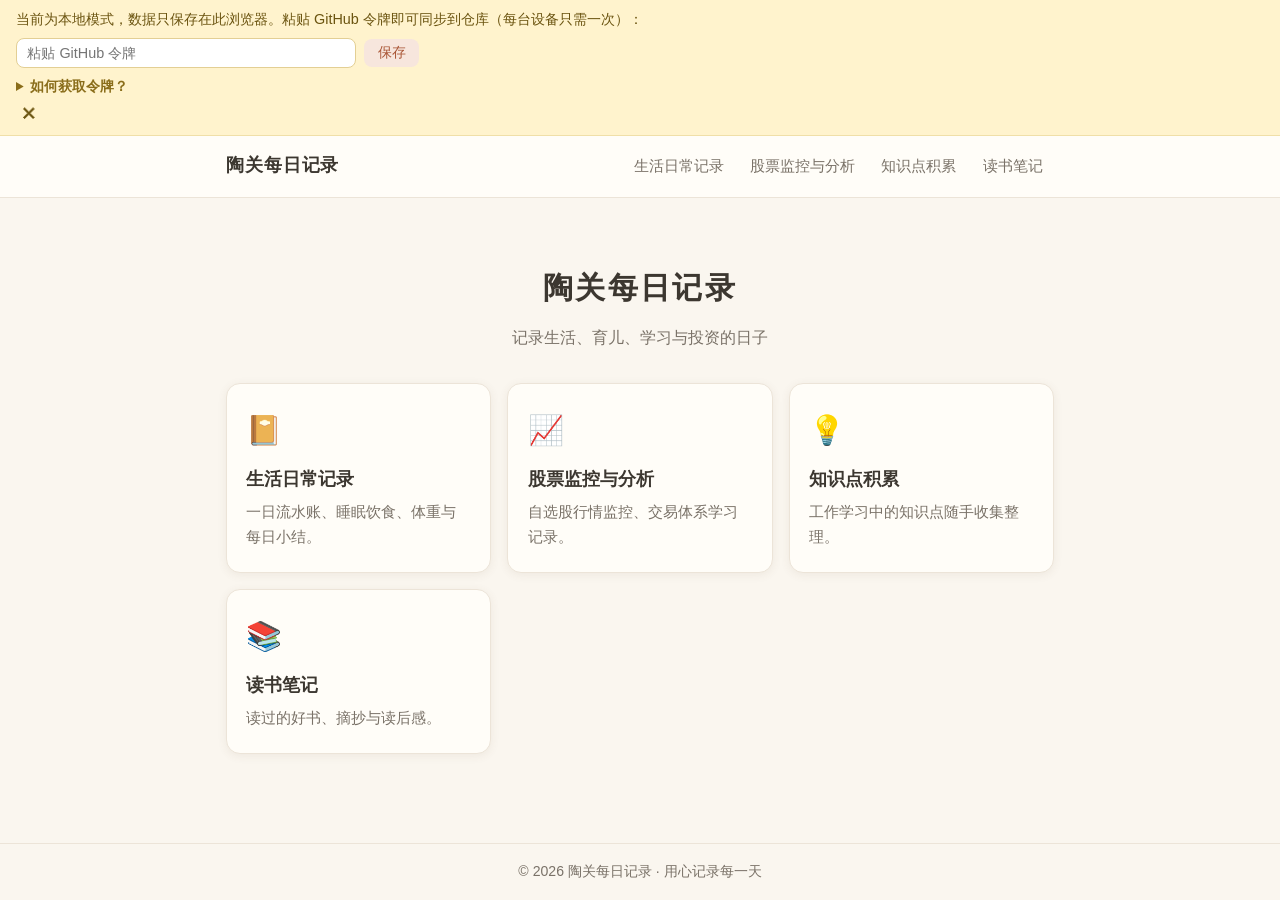
==== index.html @ 5c6a9911 "导航调整：隐藏陶关亲子手记入口，股票监控与分析移至第二位，读书笔记移至最后；首页频道卡片同步" ====
<!DOCTYPE html>
<html lang="zh-CN">
<head>
  <meta charset="UTF-8">
  <meta name="viewport" content="width=device-width, initial-scale=1.0">
  <title>陶关每日记录</title>
  <meta name="description" content="记录生活、育儿、学习与投资的日子。">
  <link rel="icon" href="data:,">
  <link rel="stylesheet" href="css/style.css?v=20260914">
</head>
<body>
  <header class="site-header">
    <nav class="site-nav">
      <a class="site-name" href="index.html">陶关每日记录</a>
      <button class="nav-toggle" aria-label="展开导航" aria-expanded="false">☰</button>
      <ul class="nav-links">
        <li><a href="daily.html">生活日常记录</a></li>
        <li><a href="stocks.html">股票监控与分析</a></li>
        <li><a href="knowledge.html">知识点积累</a></li>
        <li><a href="reading.html">读书笔记</a></li>
      </ul>
    </nav>
  </header>

  <main>
    <section class="hero">
      <h1>陶关每日记录</h1>
      <p>记录生活、育儿、学习与投资的日子</p>
    </section>

    <section class="channel-grid">
      <a class="channel-card" href="daily.html">
        <span class="channel-icon" aria-hidden="true">📔</span>
        <h2>生活日常记录</h2>
        <p>一日流水账、睡眠饮食、体重与每日小结。</p>
      </a>
      <a class="channel-card" href="stocks.html">
        <span class="channel-icon" aria-hidden="true">📈</span>
        <h2>股票监控与分析</h2>
        <p>自选股行情监控、交易体系学习记录。</p>
      </a>
      <a class="channel-card" href="knowledge.html">
        <span class="channel-icon" aria-hidden="true">💡</span>
        <h2>知识点积累</h2>
        <p>工作学习中的知识点随手收集整理。</p>
      </a>
      <a class="channel-card" href="reading.html">
        <span class="channel-icon" aria-hidden="true">📚</span>
        <h2>读书笔记</h2>
        <p>读过的好书、摘抄与读后感。</p>
      </a>
    </section>
  </main>

  <footer class="site-footer">
    <p>© <span class="current-year">2026</span> 陶关每日记录 · 用心记录每一天</p>
  </footer>

  <script src="js/config.js?v=20260911"></script>
  <script src="js/common.js?v=20260911"></script>
</body>
</html>
---- css/style.css ----
/* ===== 陶关每日记录 · 全站样式（移动端优先） ===== */

:root {
  --bg: #faf6ef;
  --bg-card: #fffdf8;
  --text: #3c3730;
  --text-soft: #7a7268;
  --accent: #c96f4a;
  --accent-dark: #a95636;
  --accent-soft: #f7e6dd;
  --border: #ece4d8;
  --shadow: 0 2px 10px rgba(96, 74, 54, 0.08);
  --shadow-hover: 0 6px 18px rgba(96, 74, 54, 0.14);
  --radius: 14px;
  --max-width: 860px;
}

* {
  box-sizing: border-box;
}

html {
  -webkit-text-size-adjust: 100%;
}

body {
  margin: 0;
  background: var(--bg);
  color: var(--text);
  font-family: -apple-system, BlinkMacSystemFont, "PingFang SC",
    "Hiragino Sans GB", "Microsoft YaHei", "Noto Sans CJK SC", sans-serif;
  line-height: 1.7;
  display: flex;
  flex-direction: column;
  min-height: 100vh;
}

main {
  flex: 1;
  width: 100%;
  max-width: var(--max-width);
  margin: 0 auto;
  padding: 1.25rem 1rem 3rem;
}

/* ===== 顶部导航 ===== */

.site-header {
  position: sticky;
  top: 0;
  z-index: 50;
  background: rgba(255, 253, 248, 0.95);
  backdrop-filter: blur(8px);
  border-bottom: 1px solid var(--border);
}

.site-nav {
  max-width: var(--max-width);
  margin: 0 auto;
  padding: 0.65rem 1rem;
  display: flex;
  align-items: center;
  justify-content: space-between;
  flex-wrap: wrap;
  gap: 0.5rem;
}

.site-name {
  font-size: 1.1rem;
  font-weight: 700;
  color: var(--text);
  text-decoration: none;
  letter-spacing: 0.05em;
}

.site-name:hover {
  color: var(--accent);
}

.nav-toggle {
  display: block;
  background: none;
  border: 1px solid var(--border);
  border-radius: 8px;
  font-size: 1.1rem;
  padding: 0.2rem 0.6rem;
  color: var(--text);
  cursor: pointer;
}

.nav-links {
  list-style: none;
  margin: 0;
  padding: 0;
  display: none;
  flex-direction: column;
  width: 100%;
  gap: 0.15rem;
}

.nav-links.open {
  display: flex;
}

.nav-links a {
  display: block;
  padding: 0.45rem 0.7rem;
  border-radius: 8px;
  color: var(--text-soft);
  text-decoration: none;
  font-size: 0.95rem;
}

.nav-links a:hover {
  background: var(--accent-soft);
  color: var(--accent-dark);
}

.nav-links a[aria-current="page"] {
  background: var(--accent-soft);
  color: var(--accent-dark);
  font-weight: 600;
}

@media (min-width: 720px) {
  .nav-toggle {
    display: none;
  }

  .nav-links {
    display: flex;
    flex-direction: row;
    width: auto;
    gap: 0.25rem;
  }
}

/* ===== 首页 Hero ===== */

.hero {
  text-align: center;
  padding: 2.8rem 0 2rem;
}

.hero h1 {
  font-size: 1.9rem;
  margin: 0 0 0.6rem;
  letter-spacing: 0.08em;
}

.hero p {
  color: var(--text-soft);
  margin: 0;
}

/* ===== 频道卡片 ===== */

.channel-grid {
  display: grid;
  grid-template-columns: 1fr;
  gap: 1rem;
}

@media (min-width: 560px) {
  .channel-grid {
    grid-template-columns: repeat(2, 1fr);
  }
}

@media (min-width: 860px) {
  .channel-grid {
    grid-template-columns: repeat(3, 1fr);
  }
}

.channel-card {
  display: block;
  background: var(--bg-card);
  border: 1px solid var(--border);
  border-radius: var(--radius);
  box-shadow: var(--shadow);
  padding: 1.4rem 1.2rem;
  text-decoration: none;
  color: var(--text);
  transition: box-shadow 0.2s ease, transform 0.2s ease;
}

.channel-card:hover {
  box-shadow: var(--shadow-hover);
  transform: translateY(-2px);
}

.channel-card h2 {
  font-size: 1.1rem;
  margin: 0.6rem 0 0.3rem;
}

.channel-card p {
  margin: 0;
  color: var(--text-soft);
  font-size: 0.92rem;
}

.channel-icon {
  font-size: 1.8rem;
}

/* ===== 卡片通用 ===== */

.card {
  background: var(--bg-card);
  border: 1px solid var(--border);
  border-radius: var(--radius);
  box-shadow: var(--shadow);
  padding: 1.2rem 1rem;
}

@media (min-width: 560px) {
  .card {
    padding: 1.5rem 1.5rem;
  }
}

.page-title {
  font-size: 1.5rem;
  margin: 0.5rem 0 1.2rem;
}

.card-title {
  font-size: 1.15rem;
  margin: 0 0 1rem;
}

/* ===== 本地模式提示条 / 令牌设置 ===== */

.local-banner {
  background: #fff3cd;
  color: #6b5410;
  border-bottom: 1px solid #f0dfa8;
  padding: 0.55rem 1rem;
  display: flex;
  flex-wrap: wrap;
  align-items: flex-start;
  justify-content: space-between;
  gap: 0.4rem 0.75rem;
  font-size: 0.9rem;
}

.local-banner-main {
  display: flex;
  flex-direction: column;
  gap: 0.45rem;
  flex: 1 1 260px;
  min-width: 0;
}

.local-banner-text {
  line-height: 1.5;
}

.token-form {
  display: flex;
  gap: 0.5rem;
  flex-wrap: wrap;
  align-items: center;
}

.token-form input {
  flex: 1 1 200px;
  min-width: 0;
  max-width: 340px;
  padding: 0.4rem 0.65rem;
  border: 1px solid #e3cf94;
  border-radius: 8px;
  background: #fff;
  color: var(--text);
  font-size: 0.9rem;
  font-family: inherit;
}

.token-form input:focus {
  outline: 2px solid var(--accent);
  outline-offset: 1px;
}

.token-save-btn {
  background: #6b5410;
  color: #fff;
}

.token-save-btn:hover {
  background: #57440c;
}

.token-help {
  flex: 1 1 100%;
  font-size: 0.85rem;
}

.token-help summary {
  cursor: pointer;
  color: #8a6d1a;
  font-weight: 600;
  user-select: none;
}

.token-help summary:hover {
  color: #6b5410;
}

.token-help ol {
  margin: 0.4rem 0 0.2rem;
  padding-left: 1.3rem;
}

.token-help li {
  margin-bottom: 0.25rem;
}

.token-help code {
  background: rgba(107, 84, 16, 0.1);
  border-radius: 4px;
  padding: 0.05rem 0.3rem;
  font-size: 0.82rem;
  overflow-wrap: anywhere;
}

.local-banner-close {
  background: none;
  border: none;
  font-size: 1.05rem;
  cursor: pointer;
  color: inherit;
  line-height: 1;
  padding: 0.15rem 0.3rem;
  flex-shrink: 0;
}

.token-clear-link {
  background: none;
  border: none;
  padding: 0;
  color: inherit;
  font-size: inherit;
  font-family: inherit;
  cursor: pointer;
  text-decoration: underline;
}

.token-clear-link:hover {
  color: var(--accent-dark);
}

/* ===== 表单 ===== */

.form-card {
  margin-bottom: 2rem;
}

.form-row {
  display: grid;
  grid-template-columns: 1fr;
  gap: 0.9rem;
}

@media (min-width: 560px) {
  .form-row {
    grid-template-columns: 1fr 1fr;
  }
}

.form-field {
  margin-bottom: 0.9rem;
  min-width: 0;
}

fieldset.form-field {
  border: 1px solid var(--border);
  border-radius: 10px;
  padding: 0.8rem 0.9rem 0.4rem;
}

fieldset.form-field legend {
  font-size: 0.95rem;
  font-weight: 600;
  padding: 0 0.3rem;
  color: var(--text);
}

fieldset.form-field label {
  margin-top: 0.35rem;
}

.form-field label,
.form-field legend {
  display: block;
  font-size: 0.95rem;
  font-weight: 600;
  margin-bottom: 0.3rem;
}

fieldset.form-field label {
  font-weight: 500;
  color: var(--text-soft);
  font-size: 0.88rem;
  margin-bottom: 0.2rem;
}

.form-field input,
.form-field textarea {
  width: 100%;
  padding: 0.55rem 0.7rem;
  border: 1px solid var(--border);
  border-radius: 10px;
  background: #fff;
  color: var(--text);
  font-size: 1rem;
  font-family: inherit;
  line-height: 1.6;
}

.form-field textarea {
  resize: vertical;
}

.form-field input:focus,
.form-field textarea:focus {
  outline: 2px solid var(--accent);
  outline-offset: 1px;
  border-color: var(--accent);
}

.weekday {
  display: inline-block;
  margin-top: 0.3rem;
  font-size: 0.88rem;
  color: var(--accent-dark);
  font-weight: 600;
}

.form-actions {
  display: flex;
  gap: 0.7rem;
  flex-wrap: wrap;
  align-items: center;
}

.btn {
  border: none;
  border-radius: 10px;
  padding: 0.6rem 1.3rem;
  font-size: 1rem;
  font-family: inherit;
  cursor: pointer;
  transition: background 0.2s ease, opacity 0.2s ease;
}

.btn:disabled {
  opacity: 0.55;
  cursor: not-allowed;
}

.btn-primary {
  background: var(--accent);
  color: #fff;
  font-weight: 600;
}

.btn-primary:hover:not(:disabled) {
  background: var(--accent-dark);
}

.btn-ghost {
  background: transparent;
  border: 1px solid var(--border);
  color: var(--text-soft);
}

.btn-ghost:hover {
  background: var(--accent-soft);
  color: var(--accent-dark);
}

.btn-small {
  padding: 0.3rem 0.85rem;
  font-size: 0.88rem;
  border-radius: 8px;
  background: var(--accent-soft);
  color: var(--accent-dark);
}

.btn-small:hover {
  background: #f0d5c7;
}

/* ===== 历史记录列表 ===== */

.history-title {
  margin: 0 0 0.8rem;
}

.record-list {
  display: flex;
  flex-direction: column;
  gap: 0.8rem;
}

.empty-hint {
  text-align: center;
  color: var(--text-soft);
  padding: 2.2rem 0;
  background: var(--bg-card);
  border: 1px dashed var(--border);
  border-radius: var(--radius);
}

.record-item {
  background: var(--bg-card);
  border: 1px solid var(--border);
  border-radius: var(--radius);
  box-shadow: var(--shadow);
  padding: 0.9rem 1rem;
}

.record-header {
  display: flex;
  flex-wrap: wrap;
  align-items: center;
  gap: 0.5rem 0.6rem;
}

.record-date {
  font-weight: 700;
  font-size: 1.02rem;
}

.badge-today {
  background: var(--accent);
  color: #fff;
  font-size: 0.75rem;
  border-radius: 999px;
  padding: 0.05rem 0.55rem;
  font-weight: 600;
}

.badge-edit {
  background: var(--accent-soft);
  color: var(--accent-dark);
  font-size: 0.75rem;
  border-radius: 999px;
  padding: 0.05rem 0.55rem;
  font-weight: 600;
}

.record-meta {
  color: var(--text-soft);
  font-size: 0.88rem;
}

.record-preview {
  margin: 0.4rem 0 0.7rem;
  color: var(--text-soft);
  font-size: 0.95rem;
  overflow-wrap: anywhere;
}

.record-actions {
  display: flex;
  gap: 0.5rem;
  margin-left: auto;
}

.record-detail {
  border-top: 1px dashed var(--border);
  margin-top: 0.8rem;
  padding-top: 0.8rem;
}

.detail-section {
  margin-bottom: 0.9rem;
}

.detail-section:last-child {
  margin-bottom: 0;
}

.detail-section h4 {
  margin: 0 0 0.25rem;
  font-size: 0.88rem;
  color: var(--accent-dark);
  font-weight: 600;
}

.detail-section p {
  margin: 0;
  white-space: pre-wrap;
  overflow-wrap: anywhere;
  font-size: 0.97rem;
}

/* ===== 占位页 ===== */

.placeholder-card {
  text-align: center;
  padding: 2.5rem 1.5rem;
}

.placeholder-desc {
  color: var(--text-soft);
  margin: 0 0 1rem;
}

.placeholder-note {
  font-size: 1.05rem;
  font-weight: 600;
  color: var(--accent-dark);
  margin: 0;
}

/* ===== 页脚 ===== */

.site-footer {
  border-top: 1px solid var(--border);
  text-align: center;
  color: var(--text-soft);
  font-size: 0.88rem;
  padding: 1rem;
}

.site-footer p {
  margin: 0;
}

/* ===== Toast ===== */

.toast-container {
  position: fixed;
  left: 50%;
  bottom: 1.6rem;
  transform: translateX(-50%);
  z-index: 100;
  display: flex;
  flex-direction: column;
  gap: 0.5rem;
  align-items: center;
  pointer-events: none;
  width: max-content;
  max-width: 90vw;
}

.toast {
  background: rgba(60, 55, 48, 0.92);
  color: #fff;
  padding: 0.55rem 1.1rem;
  border-radius: 999px;
  font-size: 0.92rem;
  box-shadow: var(--shadow-hover);
  animation: toast-in 0.25s ease;
}

.toast.toast-error {
  background: rgba(178, 58, 42, 0.94);
}

@keyframes toast-in {
  from {
    opacity: 0;
    transform: translateY(8px);
  }
  to {
    opacity: 1;
    transform: translateY(0);
  }
}

/* ===== 日期行 / 健康栏 / 体重单位 ===== */

.date-row {
  align-items: start;
}

@media (min-width: 560px) {
  .date-row {
    grid-template-columns: minmax(170px, 220px) 1fr;
  }
}

.health-grid {
  display: grid;
  grid-template-columns: 1fr;
  gap: 1rem;
}

@media (min-width: 720px) {
  .health-grid {
    grid-template-columns: repeat(3, 1fr);
  }
}

.sub-group {
  min-width: 0;
}

.sub-head {
  font-weight: 700;
  font-size: 0.98rem;
  display: flex;
  align-items: center;
  justify-content: space-between;
  gap: 0.5rem;
  flex-wrap: wrap;
}

.unit-toggle {
  display: inline-flex;
  border: 1px solid var(--border);
  border-radius: 999px;
  overflow: hidden;
}

.unit-toggle button {
  border: none;
  background: transparent;
  padding: 0.12rem 0.75rem;
  font-size: 0.82rem;
  cursor: pointer;
  color: var(--text-soft);
  font-family: inherit;
  line-height: 1.5;
}

.unit-toggle button.active {
  background: var(--accent);
  color: #fff;
}

.input-with-unit {
  display: flex;
  align-items: center;
  gap: 0.4rem;
}

.input-with-unit input {
  flex: 1;
  min-width: 0;
}

.unit-label {
  color: var(--text-soft);
  font-size: 0.9rem;
  min-width: 2em;
}

/* ===== 历史记录表格 ===== */

.table-wrap {
  padding: 0;
  overflow-x: auto;
  -webkit-overflow-scrolling: touch;
}

.records-table {
  width: 100%;
  min-width: 800px;
  table-layout: fixed;
  border-collapse: collapse;
  font-size: 0.9rem;
}

.records-table th,
.records-table td {
  text-align: left;
  padding: 0.6rem 0.65rem;
  border-bottom: 1px solid var(--border);
  vertical-align: top;
  overflow-wrap: anywhere;
}

.records-table thead th {
  background: var(--accent-soft);
  color: var(--accent-dark);
  font-weight: 600;
  font-size: 0.86rem;
  white-space: nowrap;
}

.records-table tbody tr:last-child td {
  border-bottom: none;
}

.records-table tbody tr:hover {
  background: rgba(201, 111, 74, 0.04);
}

col.col-date { width: 13%; }
col.col-sleep { width: 11%; }
col.col-weight { width: 10%; }
col.col-diet { width: 13%; }
col.col-today { width: 17%; }
col.col-work { width: 14%; }
col.col-parenting { width: 15%; }
col.col-actions { width: 7%; }

.clamp2,
.clamp3 {
  display: -webkit-box;
  -webkit-box-orient: vertical;
  overflow: hidden;
}

.clamp2 {
  -webkit-line-clamp: 2;
}

.clamp3 {
  -webkit-line-clamp: 3;
}

.cell-line + .cell-line {
  margin-top: 0.15rem;
}

.cell-label {
  color: var(--accent-dark);
  font-weight: 600;
  font-size: 0.82em;
}

.cell-empty {
  color: var(--text-soft);
}

.cell-date {
  font-weight: 700;
}

.cell-weekday {
  color: var(--text-soft);
  font-size: 0.85rem;
}

.cell-summary {
  color: var(--text-soft);
  font-size: 0.85rem;
  margin-top: 0.15rem;
}

/* ===== 编辑模态框 ===== */

.modal-overlay {
  position: fixed;
  inset: 0;
  background: rgba(60, 50, 40, 0.45);
  z-index: 200;
  display: flex;
  align-items: center;
  justify-content: center;
  padding: 1rem;
}

.modal-overlay[hidden] {
  display: none;
}

.modal {
  background: var(--bg-card);
  border-radius: var(--radius);
  box-shadow: 0 12px 40px rgba(60, 45, 30, 0.25);
  width: 100%;
  max-width: 720px;
  max-height: 90vh;
  display: flex;
  flex-direction: column;
}

.modal-head {
  display: flex;
  align-items: center;
  justify-content: space-between;
  gap: 0.75rem;
  padding: 0.9rem 1.2rem;
  border-bottom: 1px solid var(--border);
}

.modal-head h3 {
  margin: 0;
  font-size: 1.1rem;
}

.modal-close {
  background: none;
  border: none;
  font-size: 1.1rem;
  cursor: pointer;
  color: var(--text-soft);
  line-height: 1;
  padding: 0.2rem 0.35rem;
}

.modal-close:hover {
  color: var(--accent-dark);
}

.modal-body {
  overflow-y: auto;
  padding: 1rem 1.2rem 1.4rem;
}

body.modal-open {
  overflow: hidden;
}

@media (max-width: 560px) {
  .modal-overlay {
    padding: 0;
    align-items: flex-end;
  }

  .modal {
    max-width: 100%;
    max-height: 94vh;
    border-radius: 16px 16px 0 0;
  }
}

/* ===== 知识点积累频道 ===== */

.loading-hint {
  color: var(--text-soft);
  text-align: center;
  padding: 0.8rem 0;
}

.knowledge-list {
  display: flex;
  flex-direction: column;
  gap: 0.8rem;
}

.knowledge-item {
  padding: 0.9rem 1rem;
}

.knowledge-head {
  display: flex;
  flex-wrap: wrap;
  align-items: center;
  gap: 0.35rem 0.6rem;
  margin-bottom: 0.5rem;
}

.knowledge-date {
  font-weight: 700;
}

.knowledge-weekday {
  color: var(--text-soft);
  font-size: 0.88rem;
}

.knowledge-source {
  color: var(--accent-dark);
  font-size: 0.85rem;
  background: var(--accent-soft);
  border-radius: 999px;
  padding: 0.05rem 0.6rem;
}

.knowledge-point {
  white-space: pre-wrap;
  overflow-wrap: anywhere;
}

.knowledge-insight {
  margin-top: 0.6rem;
  padding-top: 0.6rem;
  border-top: 1px dashed var(--border);
  color: var(--text-soft);
  white-space: pre-wrap;
  overflow-wrap: anywhere;
  font-size: 0.95rem;
}

.knowledge-insight-label {
  display: block;
  font-size: 0.82rem;
  font-weight: 600;
  color: var(--accent-dark);
  margin-bottom: 0.15rem;
}

/* ===== 知识点附件区（表单） ===== */

.attach-area {
  border: 1.5px dashed var(--border);
  border-radius: 10px;
  background: #fff;
  padding: 0.9rem 1rem;
  display: flex;
  align-items: center;
  justify-content: center;
  gap: 0.5rem;
  flex-wrap: wrap;
  cursor: pointer;
  color: var(--text-soft);
  font-size: 0.95rem;
  text-align: center;
  transition: border-color 0.2s ease, background 0.2s ease;
}

.attach-area:hover,
.attach-area:focus-visible {
  border-color: var(--accent);
  background: var(--accent-soft);
  outline: none;
}

.attach-area-icon {
  font-size: 1.15rem;
}

.attach-folder-row {
  display: flex;
  align-items: center;
  gap: 0.6rem;
  flex-wrap: wrap;
  margin-top: 0.5rem;
}

.attach-folder-status {
  font-size: 0.85rem;
  color: var(--text-soft);
}

.attach-list {
  list-style: none;
  margin: 0.6rem 0 0;
  padding: 0;
  display: flex;
  flex-direction: column;
  gap: 0.5rem;
}

.attach-item {
  display: flex;
  align-items: center;
  gap: 0.6rem;
  background: #fff;
  border: 1px solid var(--border);
  border-radius: 10px;
  padding: 0.4rem 0.7rem;
}

.attach-thumb {
  width: 44px;
  height: 44px;
  object-fit: cover;
  border-radius: 8px;
  flex-shrink: 0;
}

.attach-thumb-file {
  display: inline-flex;
  align-items: center;
  justify-content: center;
  font-size: 1.3rem;
  background: var(--accent-soft);
}

.attach-name {
  flex: 1;
  min-width: 0;
  overflow: hidden;
  text-overflow: ellipsis;
  white-space: nowrap;
  font-size: 0.92rem;
}

.attach-size {
  color: var(--text-soft);
  font-size: 0.82rem;
  flex-shrink: 0;
}

.attach-remove {
  background: none;
  border: none;
  cursor: pointer;
  color: var(--text-soft);
  font-size: 0.95rem;
  line-height: 1;
  padding: 0.25rem 0.4rem;
  border-radius: 6px;
  flex-shrink: 0;
}

.attach-remove:hover {
  color: #b23a2a;
  background: var(--accent-soft);
}

/* ===== 知识点附件展示（历史记录） ===== */

.knowledge-attachments {
  margin-top: 0.7rem;
  padding-top: 0.6rem;
  border-top: 1px dashed var(--border);
}

.knowledge-attachments-label {
  font-size: 0.82rem;
  font-weight: 600;
  color: var(--accent-dark);
  margin-bottom: 0.4rem;
}

.att-grid {
  display: flex;
  flex-wrap: wrap;
  gap: 0.6rem;
}

.att-image {
  margin: 0;
  width: 120px;
}

.att-image img {
  width: 120px;
  height: 90px;
  object-fit: cover;
  border-radius: 8px;
  border: 1px solid var(--border);
  cursor: zoom-in;
  display: block;
  background: #fff;
}

.att-image figcaption {
  font-size: 0.78rem;
  color: var(--text-soft);
  margin-top: 0.2rem;
  overflow: hidden;
  text-overflow: ellipsis;
  white-space: nowrap;
}

.att-file {
  display: inline-flex;
  align-items: center;
  gap: 0.45rem;
  border: 1px solid var(--border);
  border-radius: 10px;
  background: #fff;
  padding: 0.5rem 0.8rem;
  text-decoration: none;
  color: var(--text);
  font-size: 0.9rem;
  max-width: 100%;
}

.att-file:hover {
  border-color: var(--accent);
  background: var(--accent-soft);
}

.att-file-name {
  overflow: hidden;
  text-overflow: ellipsis;
  white-space: nowrap;
  max-width: 220px;
}

.att-file-size {
  color: var(--text-soft);
  font-size: 0.8rem;
  flex-shrink: 0;
}

.att-file-dl {
  color: var(--accent-dark);
  font-weight: 600;
  font-size: 0.82rem;
  flex-shrink: 0;
}

/* ===== 附件图片放大预览 ===== */

.kl-lightbox {
  position: fixed;
  inset: 0;
  background: rgba(40, 32, 24, 0.82);
  z-index: 300;
  display: flex;
  align-items: center;
  justify-content: center;
  padding: 1.2rem;
  cursor: zoom-out;
}

.kl-lightbox[hidden] {
  display: none;
}

.kl-lightbox img {
  max-width: 100%;
  max-height: 100%;
  border-radius: 10px;
  box-shadow: 0 10px 40px rgba(0, 0, 0, 0.4);
  background: #fff;
}

/* ===== 股票频道：左侧抽屉页签 ===== */

.stocks-main {
  max-width: none;
}

#panel-learning {
  max-width: 860px;
}

.stocks-layout {
  position: relative;
}

.drawer-toggle {
  display: inline-flex;
  align-items: center;
  gap: 0.35rem;
  background: var(--bg-card);
  border: 1px solid var(--border);
  border-radius: 8px;
  font-size: 0.95rem;
  font-family: inherit;
  padding: 0.35rem 0.8rem;
  color: var(--text);
  cursor: pointer;
  margin-bottom: 0.8rem;
}

.drawer-toggle:hover {
  background: var(--accent-soft);
  color: var(--accent-dark);
}

.stocks-drawer {
  position: fixed;
  top: 0;
  left: 0;
  bottom: 0;
  width: 230px;
  padding: 4rem 0.9rem 1rem;
  background: var(--bg-card);
  border-right: 1px solid var(--border);
  box-shadow: var(--shadow-hover);
  z-index: 40;
  transform: translateX(-105%);
  transition: transform 0.25s ease;
  overflow-y: auto;
}

.stocks-drawer.open {
  transform: translateX(0);
}

.drawer-overlay {
  position: fixed;
  inset: 0;
  background: rgba(60, 50, 40, 0.4);
  z-index: 39;
}

.drawer-overlay[hidden] {
  display: none;
}

.drawer-nav {
  display: flex;
  flex-direction: column;
  gap: 0.45rem;
}

.drawer-tab {
  display: flex;
  align-items: center;
  gap: 0.45rem;
  width: 100%;
  padding: 0.65rem 0.85rem;
  border: 1px solid var(--border);
  border-radius: 10px;
  background: #fff;
  color: var(--text);
  font-size: 0.98rem;
  font-family: inherit;
  text-align: left;
  cursor: pointer;
  transition: background 0.2s ease, color 0.2s ease, border-color 0.2s ease;
}

.drawer-tab:hover {
  background: var(--accent-soft);
  color: var(--accent-dark);
}

.drawer-tab[aria-current="true"] {
  background: var(--accent-soft);
  border-color: var(--accent);
  color: var(--accent-dark);
  font-weight: 600;
}

.stocks-content {
  flex: 1;
  min-width: 0;
}

.tab-panel[hidden] {
  display: none;
}

.monitor-frame {
  display: block;
  width: 100%;
  height: calc(100vh - 8.5rem);
  min-height: 540px;
  border: none;
  border-radius: var(--radius);
  background: #f5f6f7;
}

@media (min-width: 900px) {
  .stocks-layout {
    display: flex;
    gap: 1.1rem;
    align-items: flex-start;
  }

  .drawer-toggle,
  .drawer-overlay {
    display: none;
  }

  .stocks-drawer {
    position: static;
    width: 190px;
    flex-shrink: 0;
    padding: 0;
    background: transparent;
    border-right: none;
    box-shadow: none;
    z-index: auto;
    transform: none;
    transition: none;
    overflow: visible;
  }

  .monitor-frame {
    height: calc(100vh - 7.5rem);
    min-height: 620px;
  }
}

/* ===== 交易体系学习 ===== */

.learning-name-tag {
  color: var(--accent-dark);
  font-size: 0.85rem;
  background: var(--accent-soft);
  border-radius: 999px;
  padding: 0.05rem 0.6rem;
  font-weight: 600;
}

.learning-time {
  margin-left: auto;
  color: var(--text-soft);
  font-size: 0.85rem;
}
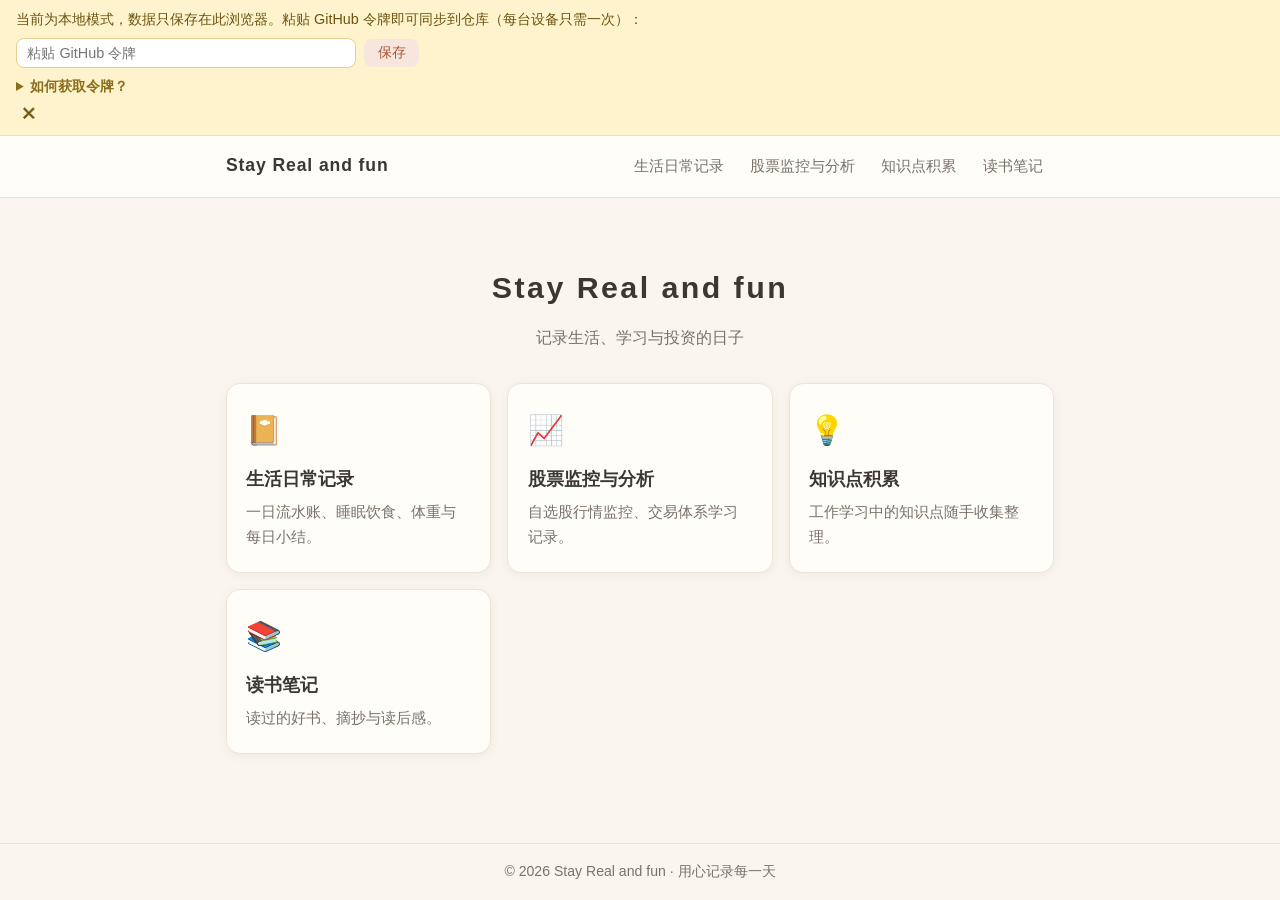
==== commit 1a4a1cf3: "品牌更名 Stay Real and fun；新增 AGENTS.md 两端分工约定（KimiCode 改代码不改数据 / KIMI work 改数据不改代码）；交易明细弹窗改为按买入轮次 FIFO " ====
--- a/index.html
+++ b/index.html
@@ -3,7 +3,7 @@
 <head>
   <meta charset="UTF-8">
   <meta name="viewport" content="width=device-width, initial-scale=1.0">
-  <title>陶关每日记录</title>
+  <title>Stay Real and fun</title>
   <meta name="description" content="记录生活、育儿、学习与投资的日子。">
   <link rel="icon" href="data:,">
   <link rel="stylesheet" href="css/style.css?v=20260914">
@@ -11,7 +11,7 @@
 <body>
   <header class="site-header">
     <nav class="site-nav">
-      <a class="site-name" href="index.html">陶关每日记录</a>
+      <a class="site-name" href="index.html">Stay Real and fun</a>
       <button class="nav-toggle" aria-label="展开导航" aria-expanded="false">☰</button>
       <ul class="nav-links">
         <li><a href="daily.html">生活日常记录</a></li>
@@ -24,8 +24,8 @@
 
   <main>
     <section class="hero">
-      <h1>陶关每日记录</h1>
-      <p>记录生活、育儿、学习与投资的日子</p>
+      <h1>Stay Real and fun</h1>
+      <p>记录生活、学习与投资的日子</p>
     </section>
 
     <section class="channel-grid">
@@ -53,7 +53,7 @@
   </main>
 
   <footer class="site-footer">
-    <p>© <span class="current-year">2026</span> 陶关每日记录 · 用心记录每一天</p>
+    <p>© <span class="current-year">2026</span> Stay Real and fun · 用心记录每一天</p>
   </footer>
 
   <script src="js/config.js?v=20260911"></script>
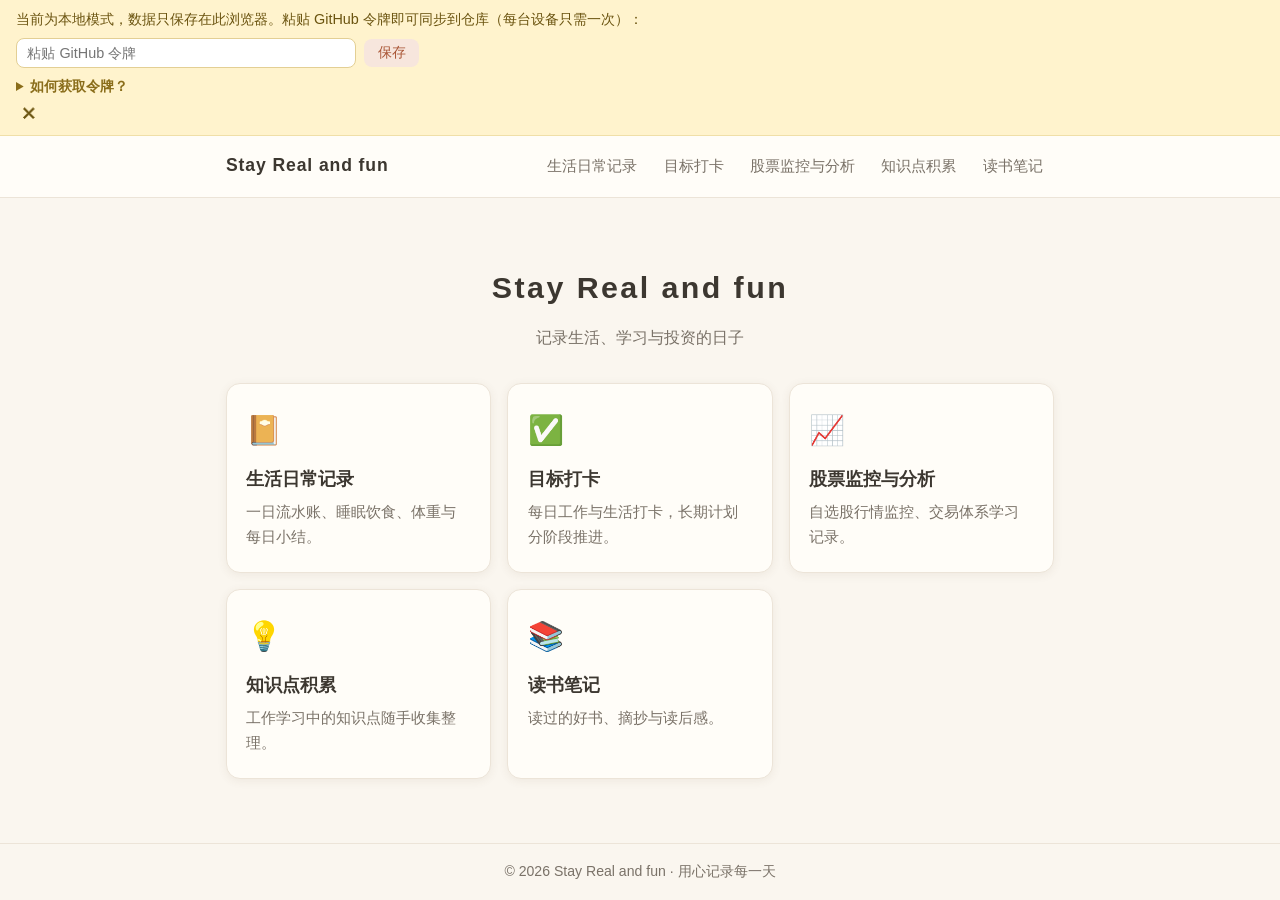
==== commit f8b8d451: "新增目标打卡频道：每日打卡（高效时间≥3h、当日工作事项、生活习惯清单，完成划线）+ 长期计划（计划→阶段→任务，阶段状态按子任务自动推导、可点状态圈手动覆盖）；数据存 data/plan-habit" ====
--- a/index.html
+++ b/index.html
@@ -6,7 +6,7 @@
   <title>Stay Real and fun</title>
   <meta name="description" content="记录生活、育儿、学习与投资的日子。">
   <link rel="icon" href="data:,">
-  <link rel="stylesheet" href="css/style.css?v=20260914">
+  <link rel="stylesheet" href="css/style.css?v=20260916">
 </head>
 <body>
   <header class="site-header">
@@ -15,6 +15,7 @@
       <button class="nav-toggle" aria-label="展开导航" aria-expanded="false">☰</button>
       <ul class="nav-links">
         <li><a href="daily.html">生活日常记录</a></li>
+        <li><a href="goals.html">目标打卡</a></li>
         <li><a href="stocks.html">股票监控与分析</a></li>
         <li><a href="knowledge.html">知识点积累</a></li>
         <li><a href="reading.html">读书笔记</a></li>
@@ -33,6 +34,11 @@
         <span class="channel-icon" aria-hidden="true">📔</span>
         <h2>生活日常记录</h2>
         <p>一日流水账、睡眠饮食、体重与每日小结。</p>
+      </a>
+      <a class="channel-card" href="goals.html">
+        <span class="channel-icon" aria-hidden="true">✅</span>
+        <h2>目标打卡</h2>
+        <p>每日工作与生活打卡，长期计划分阶段推进。</p>
       </a>
       <a class="channel-card" href="stocks.html">
         <span class="channel-icon" aria-hidden="true">📈</span>
--- a/css/style.css
+++ b/css/style.css
@@ -1377,3 +1377,363 @@
   color: var(--text-soft);
   font-size: 0.85rem;
 }
+
+/* ===== 目标打卡 ===== */
+
+.today-head {
+  display: flex;
+  flex-wrap: wrap;
+  justify-content: space-between;
+  align-items: center;
+  gap: 0.5rem;
+  margin-bottom: 0.8rem;
+}
+
+.today-head .card-title {
+  margin: 0;
+}
+
+.today-date {
+  display: flex;
+  align-items: center;
+  gap: 0.5rem;
+  color: var(--text-soft);
+  font-size: 0.9rem;
+}
+
+.today-date input[type="date"] {
+  border: 1px solid var(--border);
+  border-radius: 8px;
+  padding: 0.3rem 0.5rem;
+  font-family: inherit;
+  font-size: 0.9rem;
+  background: #fff;
+  color: var(--text);
+}
+
+.checkin-group {
+  margin-bottom: 1rem;
+}
+
+.focus-row {
+  display: flex;
+  align-items: center;
+  gap: 0.6rem;
+  flex-wrap: wrap;
+  margin-bottom: 0.4rem;
+}
+
+.focus-label {
+  font-weight: 600;
+}
+
+.focus-row .input-with-unit input {
+  width: 5rem;
+  flex: none;
+}
+
+.focus-goal {
+  color: var(--text-soft);
+  font-size: 0.88rem;
+}
+
+.focus-state {
+  background: var(--accent-soft);
+  color: var(--accent-dark);
+  font-size: 0.82rem;
+  font-weight: 600;
+  border-radius: 999px;
+  padding: 0.1rem 0.6rem;
+}
+
+.check-list {
+  list-style: none;
+  margin: 0.4rem 0 0.7rem;
+  padding: 0;
+  display: flex;
+  flex-direction: column;
+  gap: 0.4rem;
+}
+
+.check-item {
+  display: flex;
+  align-items: center;
+  gap: 0.55rem;
+  padding: 0.45rem 0.6rem;
+  border: 1px solid var(--border);
+  border-radius: 10px;
+  background: #fff;
+}
+
+.check-item.done {
+  background: var(--bg);
+}
+
+.check-toggle {
+  width: 1.5rem;
+  height: 1.5rem;
+  flex-shrink: 0;
+  border-radius: 50%;
+  border: 1.5px solid var(--border);
+  background: #fff;
+  cursor: pointer;
+  font-size: 0.8rem;
+  line-height: 1;
+  color: transparent;
+  padding: 0;
+  transition: background 0.15s ease, border-color 0.15s ease, color 0.15s ease;
+}
+
+.check-toggle:hover {
+  border-color: var(--accent);
+}
+
+.check-item.done .check-toggle {
+  background: var(--accent);
+  border-color: var(--accent);
+  color: #fff;
+}
+
+.check-name {
+  flex: 1;
+  min-width: 0;
+  overflow-wrap: anywhere;
+}
+
+.check-item.done .check-name {
+  text-decoration: line-through;
+  color: var(--text-soft);
+}
+
+.check-actions {
+  display: flex;
+  gap: 0.2rem;
+  flex-shrink: 0;
+}
+
+.check-hint {
+  list-style: none;
+  color: var(--text-soft);
+  font-size: 0.88rem;
+  padding: 0.2rem 0.1rem;
+}
+
+.mini-btn {
+  border: none;
+  background: transparent;
+  color: var(--text-soft);
+  cursor: pointer;
+  font-size: 0.82rem;
+  font-family: inherit;
+  padding: 0.2rem 0.45rem;
+  border-radius: 6px;
+}
+
+.mini-btn:hover {
+  color: var(--accent-dark);
+  background: var(--accent-soft);
+}
+
+.inline-add-form {
+  display: flex;
+  gap: 0.5rem;
+  align-items: center;
+}
+
+.inline-add-form input {
+  flex: 1;
+  min-width: 0;
+  border: 1px solid var(--border);
+  border-radius: 8px;
+  padding: 0.4rem 0.6rem;
+  font-family: inherit;
+  font-size: 0.95rem;
+  background: #fff;
+  color: var(--text);
+}
+
+.inline-add-form input:focus {
+  outline: none;
+  border-color: var(--accent);
+}
+
+.edit-row {
+  display: flex;
+  gap: 0.4rem;
+  align-items: center;
+  flex: 1;
+  min-width: 0;
+}
+
+.edit-row input {
+  flex: 1;
+  min-width: 0;
+  border: 1px solid var(--accent);
+  border-radius: 8px;
+  padding: 0.35rem 0.55rem;
+  font-family: inherit;
+  font-size: 0.95rem;
+  background: #fff;
+  color: var(--text);
+}
+
+.edit-row input:focus {
+  outline: none;
+}
+
+.archived-box {
+  margin-top: 0.6rem;
+  color: var(--text-soft);
+  font-size: 0.88rem;
+}
+
+.archived-box summary {
+  cursor: pointer;
+}
+
+.archived-box .check-item {
+  opacity: 0.85;
+}
+
+.today-summary {
+  margin: 0.6rem 0 0;
+  color: var(--text-soft);
+  font-size: 0.88rem;
+}
+
+.section-head {
+  display: flex;
+  justify-content: space-between;
+  align-items: center;
+  flex-wrap: wrap;
+  gap: 0.6rem;
+  margin: 1.6rem 0 0.8rem;
+}
+
+.section-head .history-title {
+  margin: 0;
+}
+
+.plan-card {
+  padding: 1rem;
+}
+
+.plan-head {
+  display: flex;
+  align-items: center;
+  gap: 0.6rem;
+  flex-wrap: wrap;
+  margin-bottom: 0.4rem;
+}
+
+.plan-name {
+  font-weight: 700;
+  font-size: 1.05rem;
+  overflow-wrap: anywhere;
+}
+
+.plan-progress {
+  margin-left: auto;
+  color: var(--text-soft);
+  font-size: 0.85rem;
+  flex-shrink: 0;
+}
+
+.plan-actions {
+  display: flex;
+  gap: 0.2rem;
+  flex-shrink: 0;
+}
+
+.stage-list {
+  list-style: none;
+  margin: 0.4rem 0 0.6rem;
+  padding: 0;
+  display: flex;
+  flex-direction: column;
+}
+
+.stage-item {
+  border-top: 1px dashed var(--border);
+  padding: 0.55rem 0;
+}
+
+.stage-item:first-child {
+  border-top: none;
+}
+
+.stage-row {
+  display: flex;
+  align-items: center;
+  gap: 0.5rem;
+  flex-wrap: wrap;
+}
+
+.stage-status {
+  width: 1.55rem;
+  height: 1.55rem;
+  flex-shrink: 0;
+  border-radius: 50%;
+  border: 1.5px solid var(--border);
+  background: #fff;
+  cursor: pointer;
+  font-size: 0.8rem;
+  line-height: 1;
+  padding: 0;
+  color: transparent;
+}
+
+.stage-status.is-active {
+  border-color: var(--accent);
+  color: var(--accent);
+}
+
+.stage-status.is-done {
+  background: var(--accent);
+  border-color: var(--accent);
+  color: #fff;
+}
+
+.stage-name {
+  font-weight: 600;
+  overflow-wrap: anywhere;
+}
+
+.stage-item[data-status="done"] .stage-name {
+  text-decoration: line-through;
+  color: var(--text-soft);
+}
+
+.stage-count {
+  color: var(--text-soft);
+  font-size: 0.82rem;
+  flex-shrink: 0;
+}
+
+.stage-expand {
+  margin-left: auto;
+}
+
+.task-list {
+  list-style: none;
+  margin: 0.4rem 0 0.5rem;
+  padding: 0 0 0 2.05rem;
+  display: flex;
+  flex-direction: column;
+  gap: 0.35rem;
+}
+
+.task-item {
+  padding: 0.3rem 0.5rem;
+  font-size: 0.95rem;
+}
+
+.task-item .check-toggle {
+  width: 1.3rem;
+  height: 1.3rem;
+  font-size: 0.7rem;
+}
+
+.add-form {
+  margin-top: 0.4rem;
+}
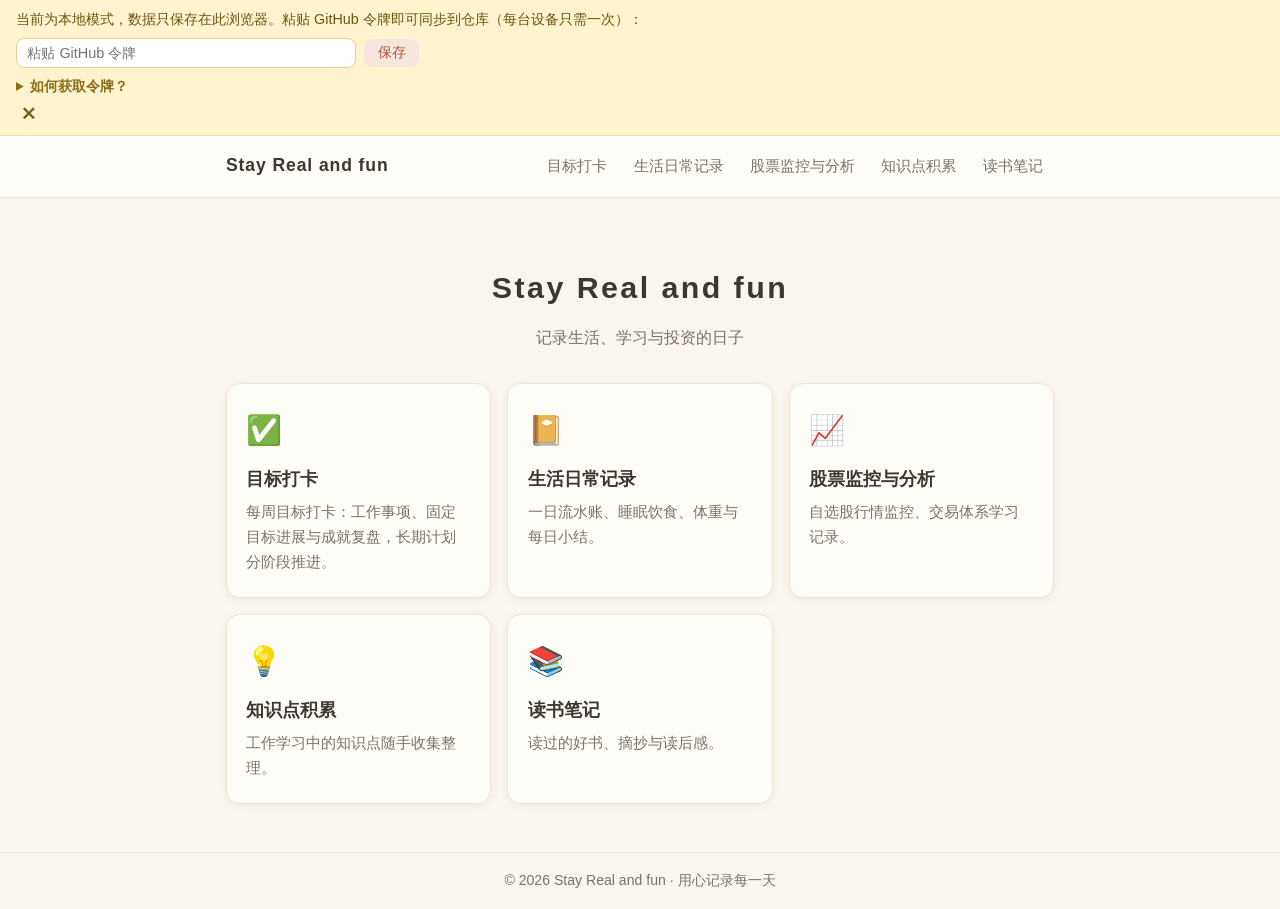
==== commit 803663ff: "目标打卡频道改造：固定目标（原生活习惯，小而稳赢的长期战线，新增/归档/打卡打勾）+ 本周成就区（已赢下的阵地，可增删改，激励复盘）；打卡历史扩展为5列（日期/工作事项/固定目标/本周成就/操作），数" ====
--- a/index.html
+++ b/index.html
@@ -6,7 +6,7 @@
   <title>Stay Real and fun</title>
   <meta name="description" content="记录生活、育儿、学习与投资的日子。">
   <link rel="icon" href="data:,">
-  <link rel="stylesheet" href="css/style.css?v=20260916">
+  <link rel="stylesheet" href="css/style.css?v=20261030">
 </head>
 <body>
   <header class="site-header">
@@ -14,8 +14,8 @@
       <a class="site-name" href="index.html">Stay Real and fun</a>
       <button class="nav-toggle" aria-label="展开导航" aria-expanded="false">☰</button>
       <ul class="nav-links">
+        <li><a href="goals.html">目标打卡</a></li>
         <li><a href="daily.html">生活日常记录</a></li>
-        <li><a href="goals.html">目标打卡</a></li>
         <li><a href="stocks.html">股票监控与分析</a></li>
         <li><a href="knowledge.html">知识点积累</a></li>
         <li><a href="reading.html">读书笔记</a></li>
@@ -30,15 +30,15 @@
     </section>
 
     <section class="channel-grid">
+      <a class="channel-card" href="goals.html">
+        <span class="channel-icon" aria-hidden="true">✅</span>
+        <h2>目标打卡</h2>
+        <p>每周目标打卡：工作事项、固定目标进展与成就复盘，长期计划分阶段推进。</p>
+      </a>
       <a class="channel-card" href="daily.html">
         <span class="channel-icon" aria-hidden="true">📔</span>
         <h2>生活日常记录</h2>
         <p>一日流水账、睡眠饮食、体重与每日小结。</p>
-      </a>
-      <a class="channel-card" href="goals.html">
-        <span class="channel-icon" aria-hidden="true">✅</span>
-        <h2>目标打卡</h2>
-        <p>每日工作与生活打卡，长期计划分阶段推进。</p>
       </a>
       <a class="channel-card" href="stocks.html">
         <span class="channel-icon" aria-hidden="true">📈</span>
--- a/css/style.css
+++ b/css/style.css
@@ -1322,8 +1322,8 @@
 .monitor-frame {
   display: block;
   width: 100%;
-  height: calc(100vh - 8.5rem);
-  min-height: 540px;
+  height: 70vh; /* JS 加载后自动撑开到内容实际高度，整页由外层滚动 */
+  min-height: 480px;
   border: none;
   border-radius: var(--radius);
   background: #f5f6f7;
@@ -1737,3 +1737,338 @@
 .add-form {
   margin-top: 0.4rem;
 }
+
+/* ===== 页签（目标打卡 / 生活日常记录） ===== */
+
+.page-tabs {
+  display: flex;
+  gap: 0.5rem;
+  flex-wrap: wrap;
+  margin-bottom: 1rem;
+}
+
+.page-tab {
+  display: inline-flex;
+  align-items: center;
+  gap: 0.35rem;
+  padding: 0.45rem 1rem;
+  border: 1px solid var(--border);
+  border-radius: 10px;
+  background: #fff;
+  color: var(--text);
+  font-size: 0.95rem;
+  font-family: inherit;
+  cursor: pointer;
+  transition: background 0.2s ease, color 0.2s ease, border-color 0.2s ease;
+}
+
+.page-tab:hover {
+  background: var(--accent-soft);
+  color: var(--accent-dark);
+}
+
+.page-tab[aria-current="true"] {
+  background: var(--accent-soft);
+  border-color: var(--accent);
+  color: var(--accent-dark);
+  font-weight: 600;
+}
+
+/* 全部历史记录等页签：拉宽到与股票监控台同宽 */
+main.main-wide {
+  max-width: none;
+}
+
+/* 翻页 */
+.pager {
+  display: flex;
+  align-items: center;
+  justify-content: center;
+  gap: 0.9rem;
+  margin-top: 0.9rem;
+}
+
+.pager-info {
+  color: var(--text-soft);
+  font-size: 0.88rem;
+}
+
+/* 宽表多行截断 */
+.clamp6 {
+  display: -webkit-box;
+  -webkit-box-orient: vertical;
+  overflow: hidden;
+  -webkit-line-clamp: 6;
+}
+
+/* 打卡历史表 */
+.checkin-table {
+  min-width: 720px;
+}
+
+.line-done {
+  color: var(--text-soft);
+  text-decoration: line-through;
+}
+
+/* 打卡页小节说明文字 */
+.check-hint-sm {
+  color: var(--text-soft);
+  font-size: 0.85rem;
+  margin: 0 0 0.4rem;
+  padding: 0 0.1rem;
+}
+
+/* 成就条目 */
+.win-icon {
+  flex-shrink: 0;
+  font-size: 0.95rem;
+}
+
+/* ===== 读书笔记 ===== */
+
+.book-card {
+  padding: 1rem;
+}
+
+.book-head {
+  display: flex;
+  align-items: baseline;
+  gap: 0.55rem;
+  flex-wrap: wrap;
+  margin-bottom: 0.5rem;
+}
+
+.book-date {
+  font-weight: 700;
+}
+
+.book-weekday {
+  color: var(--text-soft);
+  font-size: 0.85rem;
+}
+
+.book-title {
+  font-size: 1.08rem;
+  font-weight: 700;
+  margin: 0;
+  overflow-wrap: anywhere;
+}
+
+.book-head-actions {
+  margin-left: auto;
+  display: flex;
+  gap: 0.2rem;
+  flex-shrink: 0;
+}
+
+.book-section {
+  margin-top: 0.7rem;
+  margin-bottom: 0;
+}
+
+.field-limit,
+.field-hint {
+  font-size: 0.78rem;
+  color: var(--text-soft);
+  font-weight: 400;
+}
+
+.note-list {
+  list-style: none;
+  margin: 0.4rem 0 0.6rem;
+  padding: 0;
+  display: flex;
+  flex-direction: column;
+  gap: 0.35rem;
+}
+
+.note-item {
+  display: flex;
+  align-items: center;
+  gap: 0.5rem;
+  padding: 0.35rem 0.55rem;
+  border: 1px solid var(--border);
+  border-radius: 8px;
+  background: #fff;
+  font-size: 0.93rem;
+}
+
+.note-text {
+  flex: 1;
+  min-width: 0;
+  overflow-wrap: anywhere;
+}
+
+.note-actions {
+  display: flex;
+  gap: 0.2rem;
+  flex-shrink: 0;
+}
+
+.attach-path {
+  color: var(--text-soft);
+  font-size: 0.78rem;
+  background: var(--bg);
+  border: 1px solid var(--border);
+  border-radius: 6px;
+  padding: 0.1rem 0.4rem;
+  max-width: 46%;
+  overflow: hidden;
+  text-overflow: ellipsis;
+  white-space: nowrap;
+}
+
+.attach-area.dragover {
+  border-color: var(--accent);
+  background: var(--accent-soft);
+}
+
+.folder-settings {
+  margin-top: 1.2rem;
+  border-top: 1px dashed var(--border);
+  padding-top: 0.9rem;
+}
+
+.folder-settings .sub-head {
+  margin-bottom: 0.5rem;
+}
+
+.folder-path-row {
+  display: flex;
+  align-items: center;
+  gap: 0.6rem;
+  margin-top: 0.5rem;
+  flex-wrap: wrap;
+}
+
+.folder-path-label {
+  font-size: 0.85rem;
+  color: var(--text-soft);
+  flex-shrink: 0;
+}
+
+.folder-path-row input {
+  flex: 1;
+  min-width: 220px;
+  border: 1px solid var(--border);
+  border-radius: 8px;
+  padding: 0.35rem 0.55rem;
+  font-family: inherit;
+  font-size: 0.88rem;
+  background: #fff;
+  color: var(--text);
+}
+
+.folder-path-row input:focus {
+  outline: none;
+  border-color: var(--accent);
+}
+
+.folder-hint {
+  margin: 0.5rem 0 0;
+  font-size: 0.82rem;
+  color: var(--text-soft);
+  line-height: 1.5;
+}
+
+.folder-hint code {
+  background: var(--bg);
+  border: 1px solid var(--border);
+  border-radius: 4px;
+  padding: 0 0.3rem;
+}
+
+.edit-book-form {
+  display: flex;
+  gap: 0.5rem;
+  align-items: center;
+  flex-wrap: wrap;
+}
+
+.edit-book-form input[type="date"],
+.edit-book-form input[type="text"] {
+  border: 1px solid var(--accent);
+  border-radius: 8px;
+  padding: 0.35rem 0.55rem;
+  font-family: inherit;
+  background: #fff;
+  color: var(--text);
+}
+
+.edit-book-form input[type="text"] {
+  flex: 1;
+  min-width: 180px;
+}
+
+/* 书名防重提示 */
+.field-error {
+  margin: 0.6rem 0 0;
+  font-size: 0.88rem;
+  font-weight: 600;
+  color: #b23a2a;
+}
+
+/* 每章内容概览 */
+.chapter-title {
+  flex-shrink: 0;
+  font-weight: 700;
+  color: var(--accent-dark);
+  max-width: 40%;
+  overflow: hidden;
+  text-overflow: ellipsis;
+  white-space: nowrap;
+}
+
+.chapter-title-input {
+  flex: 0 1 9rem;
+  max-width: 32%;
+}
+
+.edit-row .chapter-title-input {
+  flex: 0 1 9rem;
+  max-width: 32%;
+}
+
+/* 读过的书页签 */
+.book-row .book-head {
+  margin-bottom: 0;
+}
+
+/* 图书详情弹窗（只读预览） */
+.detail-meta {
+  margin: 0 0 0.4rem;
+  color: var(--text-soft);
+  font-size: 0.9rem;
+}
+
+.detail-text {
+  margin: 0.4rem 0 0;
+  font-size: 0.95rem;
+  line-height: 1.6;
+  white-space: pre-wrap;
+  overflow-wrap: anywhere;
+}
+
+.detail-list {
+  list-style: none;
+  margin: 0.4rem 0 0;
+  padding: 0;
+  display: flex;
+  flex-direction: column;
+  gap: 0.35rem;
+  font-size: 0.93rem;
+}
+
+.detail-list li {
+  padding: 0.35rem 0.55rem;
+  border: 1px solid var(--border);
+  border-radius: 8px;
+  background: #fff;
+  overflow-wrap: anywhere;
+}
+
+.detail-size {
+  color: var(--text-soft);
+  font-size: 0.8rem;
+}
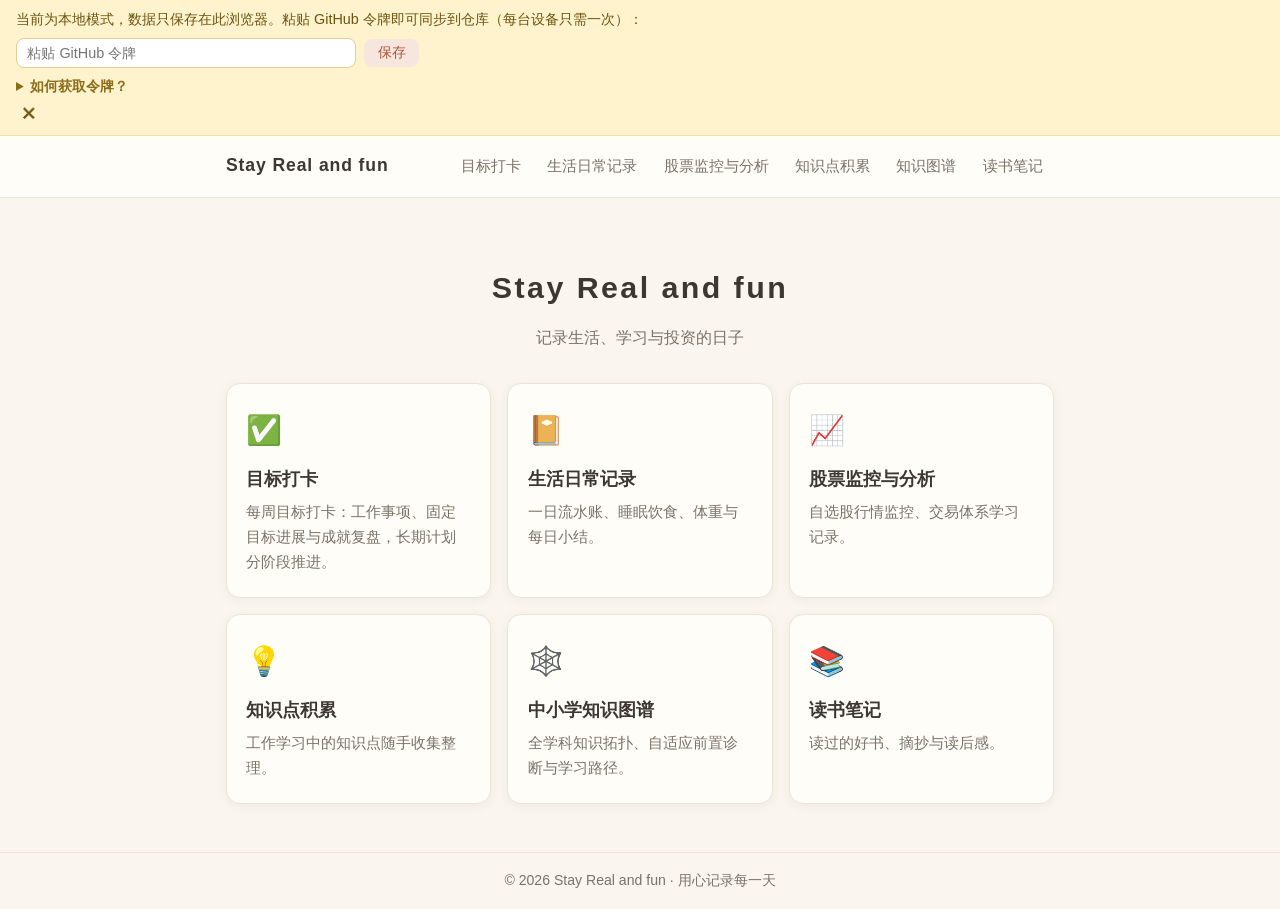
==== commit e3ca4405: "新增中小学知识图谱频道" ====
--- a/index.html
+++ b/index.html
@@ -18,6 +18,7 @@
         <li><a href="daily.html">生活日常记录</a></li>
         <li><a href="stocks.html">股票监控与分析</a></li>
         <li><a href="knowledge.html">知识点积累</a></li>
+        <li><a href="knowledge-graph/">知识图谱</a></li>
         <li><a href="reading.html">读书笔记</a></li>
       </ul>
     </nav>
@@ -50,6 +51,11 @@
         <h2>知识点积累</h2>
         <p>工作学习中的知识点随手收集整理。</p>
       </a>
+      <a class="channel-card" href="knowledge-graph/">
+        <span class="channel-icon" aria-hidden="true">🕸️</span>
+        <h2>中小学知识图谱</h2>
+        <p>全学科知识拓扑、自适应前置诊断与学习路径。</p>
+      </a>
       <a class="channel-card" href="reading.html">
         <span class="channel-icon" aria-hidden="true">📚</span>
         <h2>读书笔记</h2>
--- a/css/style.css
+++ b/css/style.css
@@ -2072,3 +2072,243 @@
   color: var(--text-soft);
   font-size: 0.8rem;
 }
+
+/* ===== 目标打卡：固定习惯 / 短期目标卡片 ===== */
+
+.goal-card.is-done {
+  opacity: 0.85;
+}
+
+.goal-head {
+  display: flex;
+  align-items: center;
+  flex-wrap: wrap;
+  gap: 0.4rem 0.6rem;
+  margin-bottom: 0.6rem;
+}
+
+.goal-name {
+  font-weight: 700;
+}
+
+.goal-count {
+  color: var(--text-soft);
+  font-size: 0.85rem;
+  background: var(--accent-soft);
+  color: var(--accent-dark);
+  border-radius: 999px;
+  padding: 0.05rem 0.6rem;
+}
+
+.goal-actions {
+  margin-left: auto;
+  display: inline-flex;
+  gap: 0.35rem;
+  flex-wrap: wrap;
+}
+
+.goal-checkin-form {
+  display: flex;
+  gap: 0.45rem;
+  flex-wrap: wrap;
+  align-items: center;
+  margin-bottom: 0.6rem;
+}
+
+.goal-checkin-form input[type="date"] {
+  padding: 0.35rem 0.5rem;
+  border: 1px solid var(--border);
+  border-radius: 8px;
+  background: #fff;
+  color: var(--text);
+  font-family: inherit;
+  font-size: 0.9rem;
+}
+
+.goal-checkin-form input[type="text"] {
+  flex: 1;
+  min-width: 140px;
+  padding: 0.35rem 0.6rem;
+  border: 1px solid var(--border);
+  border-radius: 8px;
+  background: #fff;
+  color: var(--text);
+  font-family: inherit;
+  font-size: 0.9rem;
+}
+
+.checkin-recent,
+.checkin-all-list {
+  list-style: none;
+  margin: 0;
+  padding: 0;
+  display: flex;
+  flex-direction: column;
+  gap: 0.3rem;
+}
+
+.checkin-item {
+  display: flex;
+  align-items: center;
+  flex-wrap: wrap;
+  gap: 0.35rem 0.5rem;
+  font-size: 0.92rem;
+}
+
+.checkin-mark {
+  color: var(--accent);
+  font-weight: 700;
+}
+
+.checkin-date {
+  font-weight: 600;
+}
+
+.checkin-note {
+  color: var(--text-soft);
+  overflow-wrap: anywhere;
+}
+
+.checkin-actions {
+  margin-left: auto;
+  display: inline-flex;
+  gap: 0.3rem;
+}
+
+.checkin-all {
+  margin-top: 0.5rem;
+  font-size: 0.88rem;
+  color: var(--text-soft);
+}
+
+.checkin-all summary {
+  cursor: pointer;
+  user-select: none;
+}
+
+.checkin-all-list {
+  margin-top: 0.4rem;
+}
+
+.checkin-edit-date,
+.checkin-edit-note {
+  padding: 0.3rem 0.5rem;
+  border: 1px solid var(--border);
+  border-radius: 8px;
+  background: #fff;
+  color: var(--text);
+  font-family: inherit;
+  font-size: 0.9rem;
+}
+
+.checkin-edit-note {
+  flex: 1;
+  min-width: 120px;
+}
+
+.goal-summary-row {
+  display: flex;
+  align-items: center;
+  gap: 0.5rem;
+  flex-wrap: wrap;
+  margin-top: 0.6rem;
+  padding-top: 0.6rem;
+  border-top: 1px dashed var(--border);
+}
+
+.goal-summary-input,
+.task-summary-input {
+  flex: 1;
+  min-width: 160px;
+  padding: 0.35rem 0.6rem;
+  border: 1px solid var(--border);
+  border-radius: 8px;
+  background: #fff;
+  color: var(--text);
+  font-family: inherit;
+  font-size: 0.88rem;
+}
+
+.add-item-form {
+  margin-top: 0.8rem;
+}
+
+.legacy-box {
+  margin-top: 1rem;
+}
+
+.plan-done-badge {
+  background: var(--accent-soft);
+  border-radius: 999px;
+  padding: 0.05rem 0.6rem;
+  font-size: 0.82rem;
+}
+
+/* ===== 生活感悟条目 ===== */
+
+.insight-entry {
+  display: flex;
+  align-items: flex-start;
+  gap: 0.5rem;
+  flex-wrap: wrap;
+  margin-bottom: 0.6rem;
+}
+
+.insight-type {
+  padding: 0.4rem 0.5rem;
+  border: 1px solid var(--border);
+  border-radius: 8px;
+  background: #fff;
+  color: var(--text);
+  font-family: inherit;
+  font-size: 0.9rem;
+  flex-shrink: 0;
+}
+
+.insight-entry textarea {
+  flex: 1;
+  min-width: 180px;
+  padding: 0.45rem 0.6rem;
+  border: 1px solid var(--border);
+  border-radius: 8px;
+  background: #fff;
+  color: var(--text);
+  font-family: inherit;
+  font-size: 0.95rem;
+  line-height: 1.6;
+  resize: vertical;
+}
+
+.insight-entry textarea:focus,
+.insight-type:focus,
+.goal-summary-input:focus,
+.task-summary-input:focus {
+  outline: 2px solid var(--accent);
+  outline-offset: 1px;
+}
+
+#add-insight-btn {
+  margin-top: 0.2rem;
+}
+
+col.col-insights { width: 12%; }
+
+/* ===== daily 纯感悟频道 ===== */
+
+td.col-actions {
+  display: flex;
+  flex-direction: column;
+  gap: 0.3rem;
+  align-items: stretch;
+}
+
+.view-modal-body .detail-section p {
+  margin: 0;
+  white-space: pre-wrap;
+  overflow-wrap: anywhere;
+}
+
+.view-modal-body .detail-section .cell-line {
+  white-space: pre-wrap;
+  overflow-wrap: anywhere;
+}
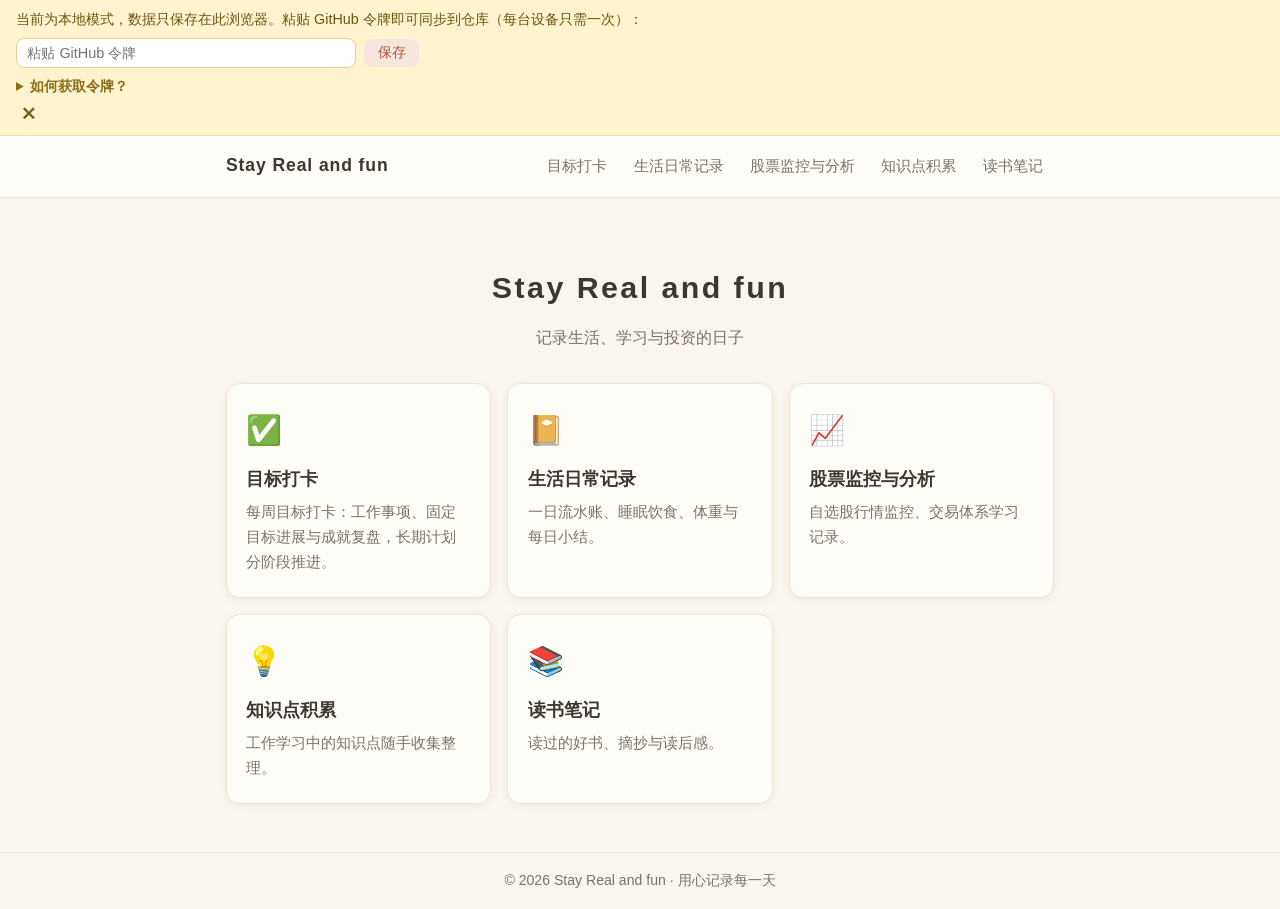
==== commit 01498f3d: "知识图谱迁移至 ericzzy.fun 独立项目" ====
--- a/index.html
+++ b/index.html
@@ -18,7 +18,6 @@
         <li><a href="daily.html">生活日常记录</a></li>
         <li><a href="stocks.html">股票监控与分析</a></li>
         <li><a href="knowledge.html">知识点积累</a></li>
-        <li><a href="knowledge-graph/">知识图谱</a></li>
         <li><a href="reading.html">读书笔记</a></li>
       </ul>
     </nav>
@@ -51,11 +50,6 @@
         <h2>知识点积累</h2>
         <p>工作学习中的知识点随手收集整理。</p>
       </a>
-      <a class="channel-card" href="knowledge-graph/">
-        <span class="channel-icon" aria-hidden="true">🕸️</span>
-        <h2>中小学知识图谱</h2>
-        <p>全学科知识拓扑、自适应前置诊断与学习路径。</p>
-      </a>
       <a class="channel-card" href="reading.html">
         <span class="channel-icon" aria-hidden="true">📚</span>
         <h2>读书笔记</h2>
--- a/css/style.css
+++ b/css/style.css
@@ -1319,14 +1319,19 @@
   display: none;
 }
 
+/* 监控页签出血：抵消 main 底部内边距，iframe 直接贴到页面最下方（页脚在监控页签隐藏） */
+#panel-monitor {
+  margin-bottom: -3rem;
+}
+
 .monitor-frame {
   display: block;
   width: 100%;
-  height: 70vh; /* JS 加载后自动撑开到内容实际高度，整页由外层滚动 */
-  min-height: 480px;
+  height: 85vh; /* JS 加载后精确贴合视口下沿 */
+  min-height: 420px;
   border: none;
-  border-radius: var(--radius);
-  background: #f5f6f7;
+  border-radius: 0;
+  background: transparent; /* 背景由监控页自身的 #f5f6f7 铺满，视觉上与本地单页一致 */
 }
 
 @media (min-width: 900px) {
@@ -1355,9 +1360,9 @@
     overflow: visible;
   }
 
-  .monitor-frame {
-    height: calc(100vh - 7.5rem);
-    min-height: 620px;
+  /* 桌面端四边出血：抵消 main 上/左右内边距，监控台贴到页头下方与屏幕右/下沿 */
+  #panel-monitor {
+    margin: -1.25rem -1rem -3rem;
   }
 }
 
